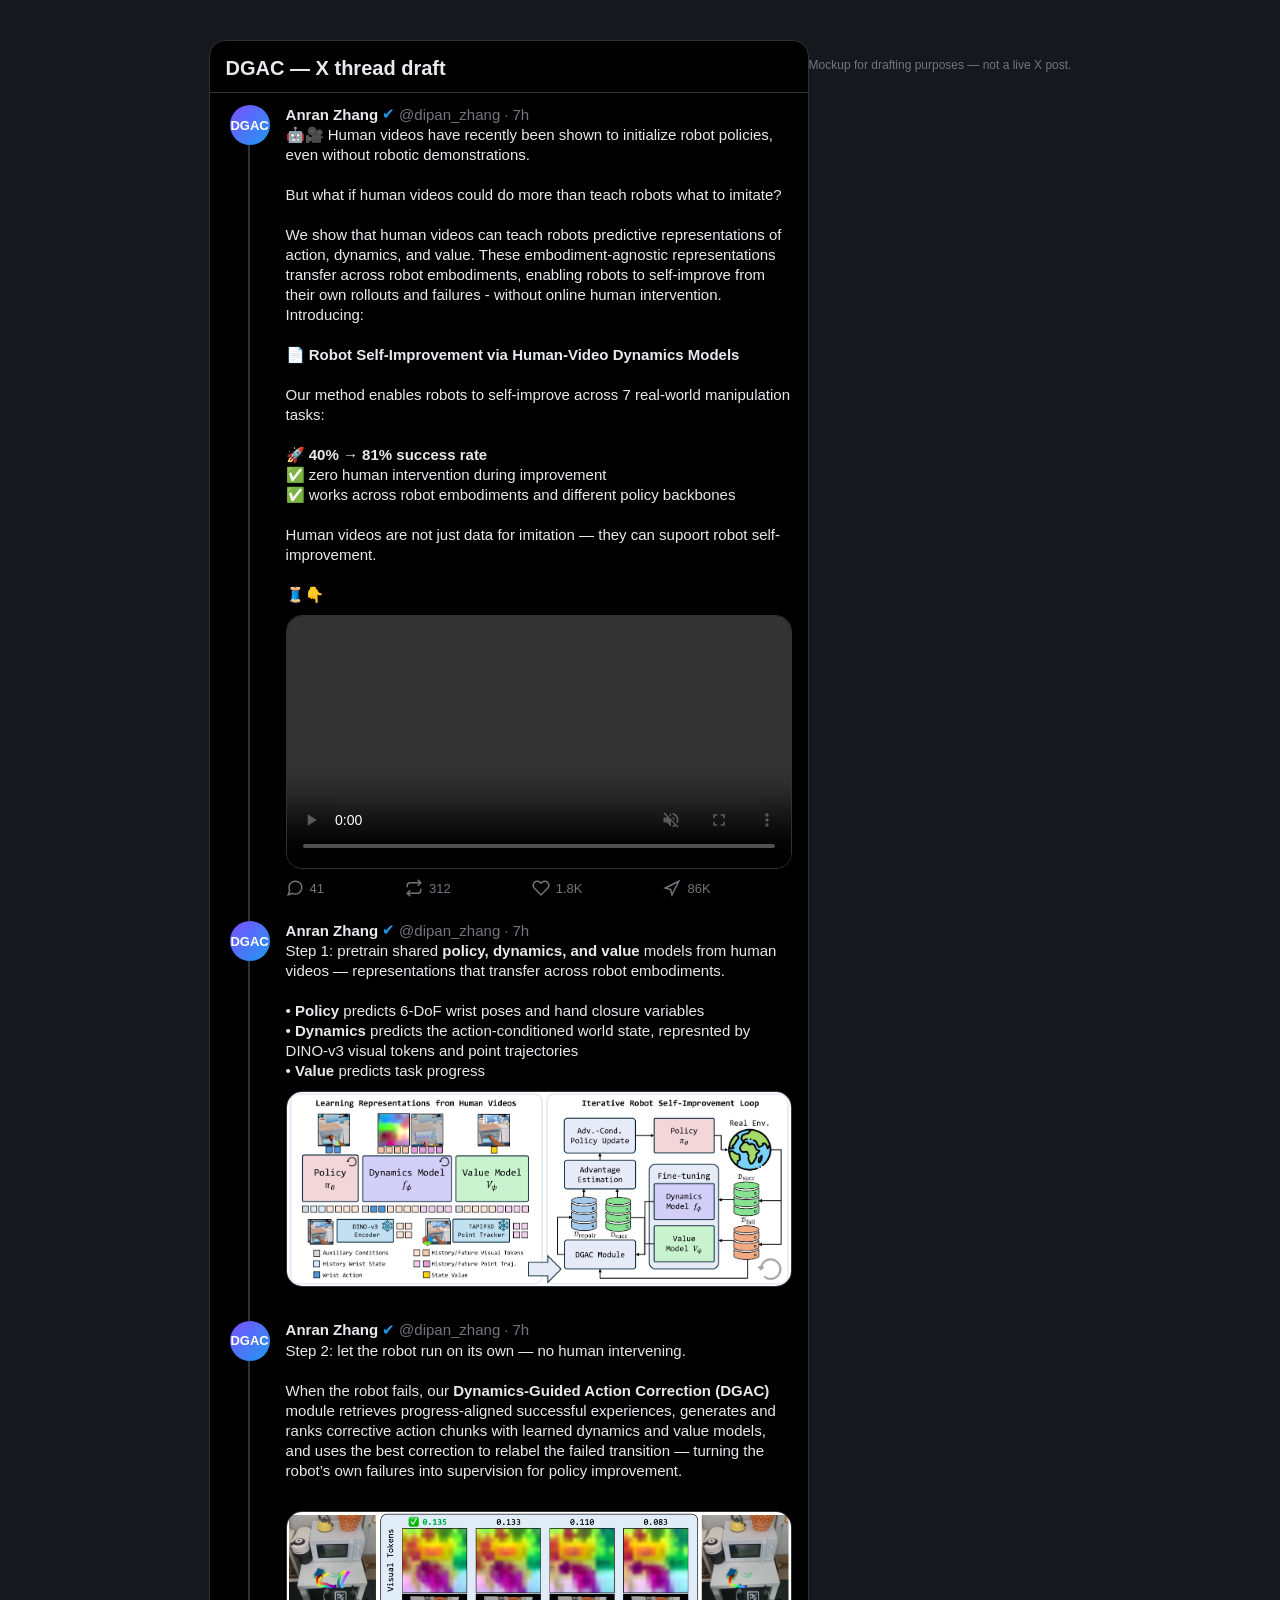
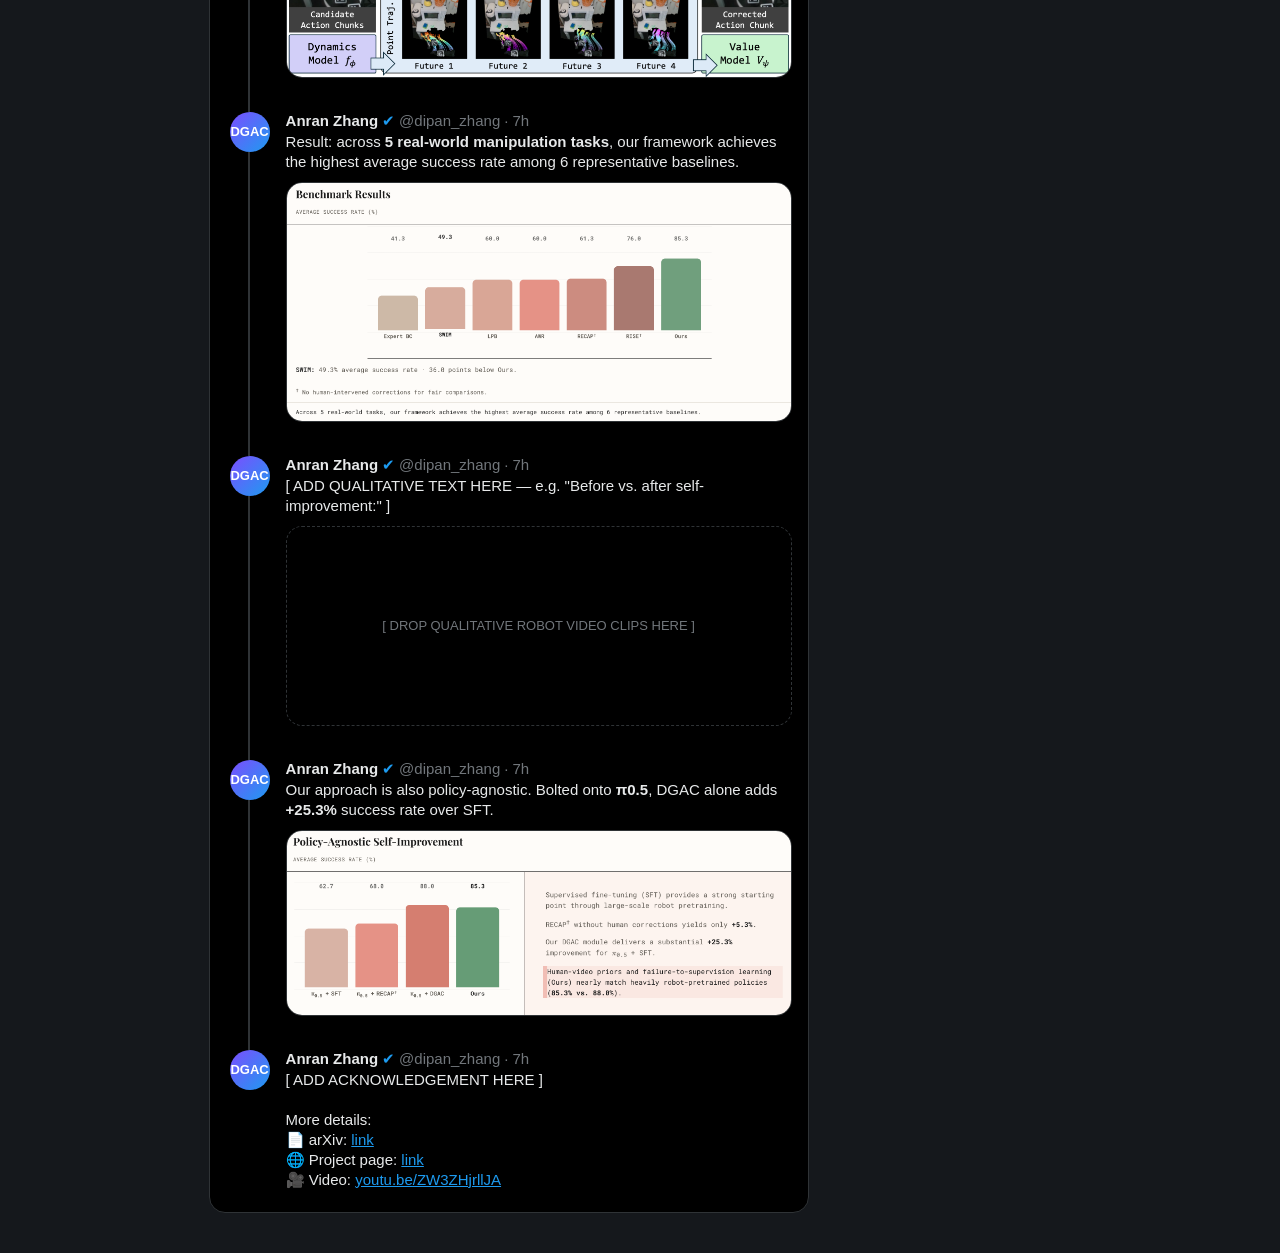
==== social_thread.html @ 348f983a "added new content for social media" ====
<!DOCTYPE html>
<html lang="en">
<head>
<meta charset="utf-8">
<title>X Thread Preview — DGAC</title>
<meta name="viewport" content="width=device-width, initial-scale=1">
<style>
  :root{
    --bg:#000000;
    --panel:#000000;
    --border:#2f3336;
    --text:#e7e9ea;
    --subtext:#71767b;
    --blue:#1d9bf0;
    --hover:#181818;
  }
  *{box-sizing:border-box;}
  body{
    margin:0;
    background:#15181c;
    font-family:-apple-system,BlinkMacSystemFont,"Segoe UI",Roboto,Helvetica,Arial,sans-serif;
    color:var(--text);
    display:flex;
    justify-content:center;
    padding:40px 12px;
  }
  .feed{
    width:600px;
    max-width:100%;
    background:var(--panel);
    border:1px solid var(--border);
    border-radius:16px;
    overflow:hidden;
  }
  .feed-header{
    padding:16px 16px 12px;
    border-bottom:1px solid var(--border);
    font-weight:800;
    font-size:20px;
  }
  .tweet{
    display:flex;
    padding:12px 16px;
    position:relative;
  }
  .tweet:not(:last-child)::after{
    content:"";
    position:absolute;
    left:38px;
    top:52px;
    bottom:-12px;
    width:2px;
    background:var(--border);
  }
  .avatar-col{
    width:48px;
    flex-shrink:0;
    display:flex;
    flex-direction:column;
    align-items:center;
  }
  .avatar{
    width:40px;
    height:40px;
    border-radius:50%;
    background:linear-gradient(135deg,#7c4dff,#1d9bf0);
    display:flex;
    align-items:center;
    justify-content:center;
    font-weight:700;
    font-size:13px;
    color:#fff;
    flex-shrink:0;
  }
  .content-col{
    flex:1;
    min-width:0;
    padding-left:12px;
  }
  .meta{
    display:flex;
    align-items:center;
    gap:4px;
    font-size:15px;
    flex-wrap:wrap;
  }
  .name{
    font-weight:700;
    color:var(--text);
  }
  .badge{
    color:var(--blue);
    font-size:15px;
  }
  .handle, .dot, .time{
    color:var(--subtext);
  }
  .tweet-text{
    margin:2px 0 10px;
    font-size:15px;
    line-height:20px;
    white-space:pre-wrap;
    word-wrap:break-word;
  }
  .tweet-text b{ color:var(--text); }
  .tweet-media{
    margin-top:6px;
    margin-bottom:10px;
    border:1px solid var(--border);
    border-radius:16px;
    overflow:hidden;
  }
  .tweet-media img{
    width:100%;
    display:block;
    background:#000;
  }
  .stat-row{
    margin-top:4px;
    background:#16181c;
    border:1px solid var(--border);
    border-radius:16px;
    padding:14px;
    font-size:14px;
    color:var(--text);
  }
  .stat-row .big{
    font-size:22px;
    font-weight:800;
    color:#00ba7c;
  }
  .stat-row .label{ color:var(--subtext); }
  .actions{
    display:flex;
    justify-content:space-between;
    max-width:425px;
    margin-top:10px;
    color:var(--subtext);
    font-size:13px;
  }
  .action{
    display:flex;
    align-items:center;
    gap:6px;
  }
  .action svg{ width:18px; height:18px; fill:none; stroke:currentColor; stroke-width:2; }
  .links{
    display:flex;
    gap:8px;
    margin-top:10px;
    flex-wrap:wrap;
  }
  .links a{
    border:1px solid var(--border);
    border-radius:18px;
    padding:6px 14px;
    color:var(--blue);
    text-decoration:none;
    font-size:14px;
    font-weight:600;
  }
  .links a:hover{ background:rgba(29,155,240,0.1); }
  .credit{
    text-align:center;
    color:#71767b;
    font-size:12px;
    margin-top:18px;
  }
</style>
</head>
<body>

<div class="feed">
  <div class="feed-header">DGAC — X thread draft</div>

  <!-- Tweet 1 -->
  <div class="tweet">
    <div class="avatar-col"><div class="avatar">DGAC</div></div>
    <div class="content-col">
      <div class="meta">
        <span class="name">Anran Zhang</span>
        <span class="badge">✔</span>
        <span class="handle">@dipan_zhang</span>
        <span class="dot">·</span>
        <span class="time">7h</span>
      </div>
      <div class="tweet-text">🤖🎥 Human videos have recently been shown to initialize robot policies, even without robotic demonstrations.

But what if human videos could do more than teach robots what to imitate?

We show that human videos can teach robots predictive representations of action, dynamics, and value. These embodiment-agnostic representations transfer across robot embodiments, enabling robots to self-improve from their own rollouts and failures - without online human intervention. Introducing:

📄 <b>Robot Self-Improvement via Human-Video Dynamics Models</b>

Our method enables robots to self-improve across 7 real-world manipulation tasks:

🚀 <b>40% → 81% success rate</b>
✅ zero human intervention during improvement
✅ works across robot embodiments and different policy backbones

Human videos are not just data for imitation — they can supoort robot self-improvement.

🧵👇
</div>
      <div class="tweet-media">
        <video controls muted playsinline poster="" style="width:100%;display:block;background:#000;">
          <source src="./media/video-teaser.mp4" type="video/mp4">
        </video>
      </div>
      <div class="actions">
        <span class="action"><svg viewBox="0 0 24 24"><path d="M21 11.5a8.38 8.38 0 0 1-.9 3.8 8.5 8.5 0 0 1-7.6 4.7 8.38 8.38 0 0 1-3.8-.9L3 21l1.9-5.7a8.38 8.38 0 0 1-.9-3.8 8.5 8.5 0 0 1 4.7-7.6 8.38 8.38 0 0 1 3.8-.9h.5a8.48 8.48 0 0 1 8 8v.5z"></path></svg> 41</span>
        <span class="action"><svg viewBox="0 0 24 24"><path d="M17 1l4 4-4 4"></path><path d="M3 11V9a4 4 0 0 1 4-4h14"></path><path d="M7 23l-4-4 4-4"></path><path d="M21 13v2a4 4 0 0 1-4 4H3"></path></svg> 312</span>
        <span class="action"><svg viewBox="0 0 24 24"><path d="M20.84 4.61a5.5 5.5 0 0 0-7.78 0L12 5.67l-1.06-1.06a5.5 5.5 0 0 0-7.78 7.78l1.06 1.06L12 21.23l7.78-7.78 1.06-1.06a5.5 5.5 0 0 0 0-7.78z"></path></svg> 1.8K</span>
        <span class="action"><svg viewBox="0 0 24 24"><path d="M3 12l18-9-9 18-2-7-7-2z"></path></svg> 86K</span>
      </div>
    </div>
  </div>

  <!-- Tweet 2 -->
  <div class="tweet">
    <div class="avatar-col"><div class="avatar">DGAC</div></div>
    <div class="content-col">
      <div class="meta">
        <span class="name">Anran Zhang</span>
        <span class="badge">✔</span>
        <span class="handle">@dipan_zhang</span>
        <span class="dot">·</span>
        <span class="time">7h</span>
      </div>
      <div class="tweet-text">Step 1: pretrain shared <b>policy, dynamics, and value</b> models from human videos — representations that transfer across robot embodiments.

• <b>Policy</b> predicts 6-DoF wrist poses and hand closure variables
• <b>Dynamics</b> predicts the action-conditioned world state, represnted by DINO-v3 visual tokens and point trajectories
• <b>Value</b> predicts task progress</div>
      <div class="tweet-media">
        <img src="./media/images/pipeline.png" alt="DGAC pipeline">
      </div>
    </div>
  </div>

  <!-- Tweet 3 -->
  <div class="tweet">
    <div class="avatar-col"><div class="avatar">DGAC</div></div>
    <div class="content-col">
      <div class="meta">
        <span class="name">Anran Zhang</span>
        <span class="badge">✔</span>
        <span class="handle">@dipan_zhang</span>
        <span class="dot">·</span>
        <span class="time">7h</span>
      </div>
      <div class="tweet-text">Step 2: let the robot run on its own — no human intervening.
        
When the robot fails, our <b>Dynamics-Guided Action Correction (DGAC)</b> module retrieves progress-aligned successful experiences, generates and ranks corrective action chunks with learned dynamics and value models, and uses the best correction to relabel the failed transition — turning the robot’s own failures into supervision for policy improvement.
      </div>
      <div class="tweet-media">
        <img src="./media/images/DGAC.png" alt="DGAC correction visualization">
      </div>
    </div>
  </div>

  <!-- Tweet 4 -->
  <div class="tweet">
    <div class="avatar-col"><div class="avatar">DGAC</div></div>
    <div class="content-col">
      <div class="meta">
        <span class="name">Anran Zhang</span>
        <span class="badge">✔</span>
        <span class="handle">@dipan_zhang</span>
        <span class="dot">·</span>
        <span class="time">7h</span>
      </div>
      <div class="tweet-text">Result: across <b>5 real-world manipulation tasks</b>, our framework achieves the highest average success rate among 6 representative baselines.</div>
      <div class="tweet-media">
        <img src="./media/images/baseline.png" alt="Benchmark comparison against baselines">
      </div>
    </div>
  </div>

  <!-- Tweet 4.5: OPEN SLOT — drop in qualitative before/after robot video clips here -->
  <div class="tweet">
    <div class="avatar-col"><div class="avatar">DGAC</div></div>
    <div class="content-col">
      <div class="meta">
        <span class="name">Anran Zhang</span>
        <span class="badge">✔</span>
        <span class="handle">@dipan_zhang</span>
        <span class="dot">·</span>
        <span class="time">7h</span>
      </div>
      <div class="tweet-text">[ ADD QUALITATIVE TEXT HERE — e.g. "Before vs. after self-improvement:" ]</div>
      <div class="tweet-media" style="border-style:dashed; display:flex; align-items:center; justify-content:center; min-height:200px; color:var(--subtext); font-size:13px;">
        [ DROP QUALITATIVE ROBOT VIDEO CLIPS HERE ]
      </div>
    </div>
  </div>

  <!-- Tweet 5 -->
  <div class="tweet">
    <div class="avatar-col"><div class="avatar">DGAC</div></div>
    <div class="content-col">
      <div class="meta">
        <span class="name">Anran Zhang</span>
        <span class="badge">✔</span>
        <span class="handle">@dipan_zhang</span>
        <span class="dot">·</span>
        <span class="time">7h</span>
      </div>
      <div class="tweet-text">Our approach is also policy-agnostic. Bolted onto <b>π0.5</b>, DGAC alone adds <b>+25.3%</b> success rate over SFT.</div>
      <div class="tweet-media">
        <img src="./media/images/policy_agnostic.png" alt="Policy-agnostic self-improvement results across backbones">
      </div>
    </div>
  </div>

  <!-- Tweet 6 -->
  <div class="tweet">
    <div class="avatar-col"><div class="avatar">DGAC</div></div>
    <div class="content-col">
      <div class="meta">
        <span class="name">Anran Zhang</span>
        <span class="badge">✔</span>
        <span class="handle">@dipan_zhang</span>
        <span class="dot">·</span>
        <span class="time">7h</span>
      </div>
      <div class="tweet-text">[ ADD ACKNOWLEDGEMENT HERE ]

More details:
📄 arXiv: <a href="#" target="_blank" rel="noopener noreferrer" style="color:var(--blue);">link</a>
🌐 Project page: <a href="#" target="_blank" rel="noopener noreferrer" style="color:var(--blue);">link</a>
🎥 Video: <a href="https://youtu.be/ZW3ZHjrllJA?si=FzcHmbPWw3O3sP1q" target="_blank" rel="noopener noreferrer" style="color:var(--blue);">youtu.be/ZW3ZHjrllJA</a></div>
    </div>
  </div>

</div>

<div class="credit">Mockup for drafting purposes — not a live X post.</div>

</body>
</html>
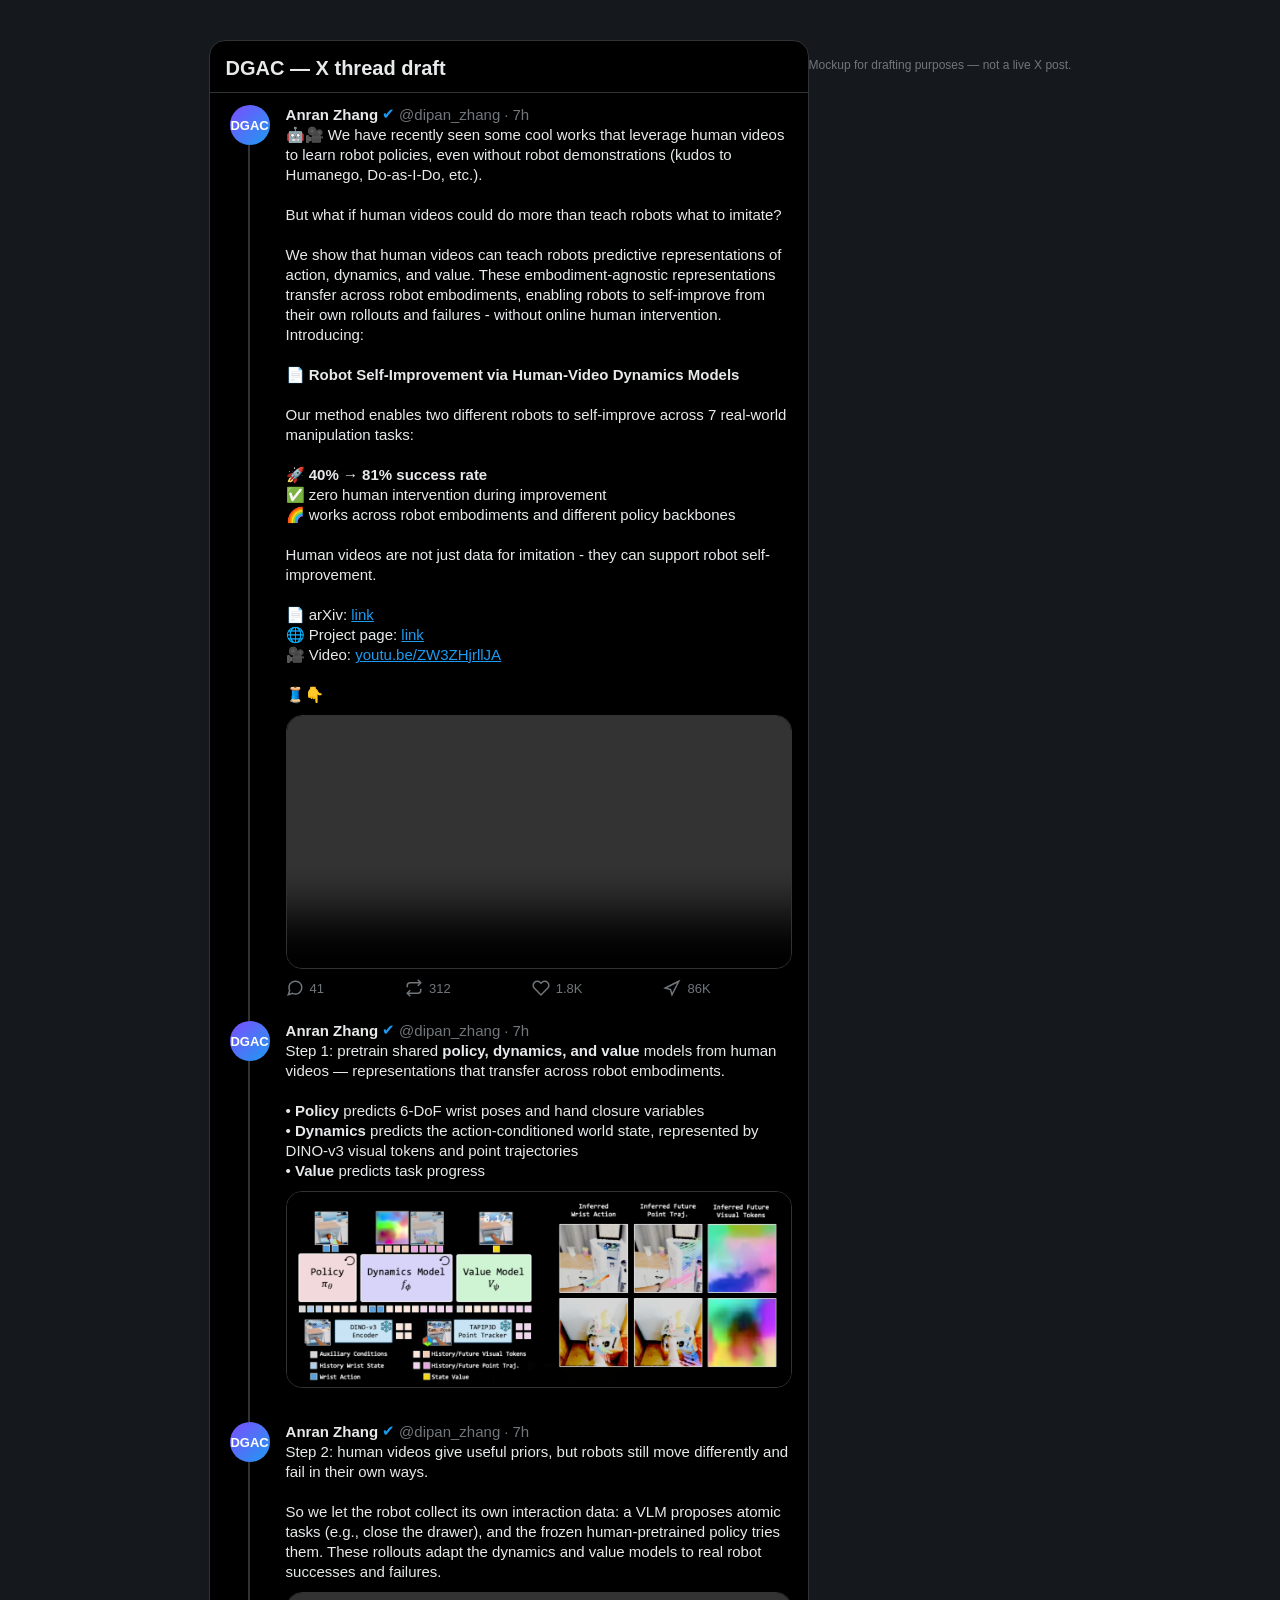
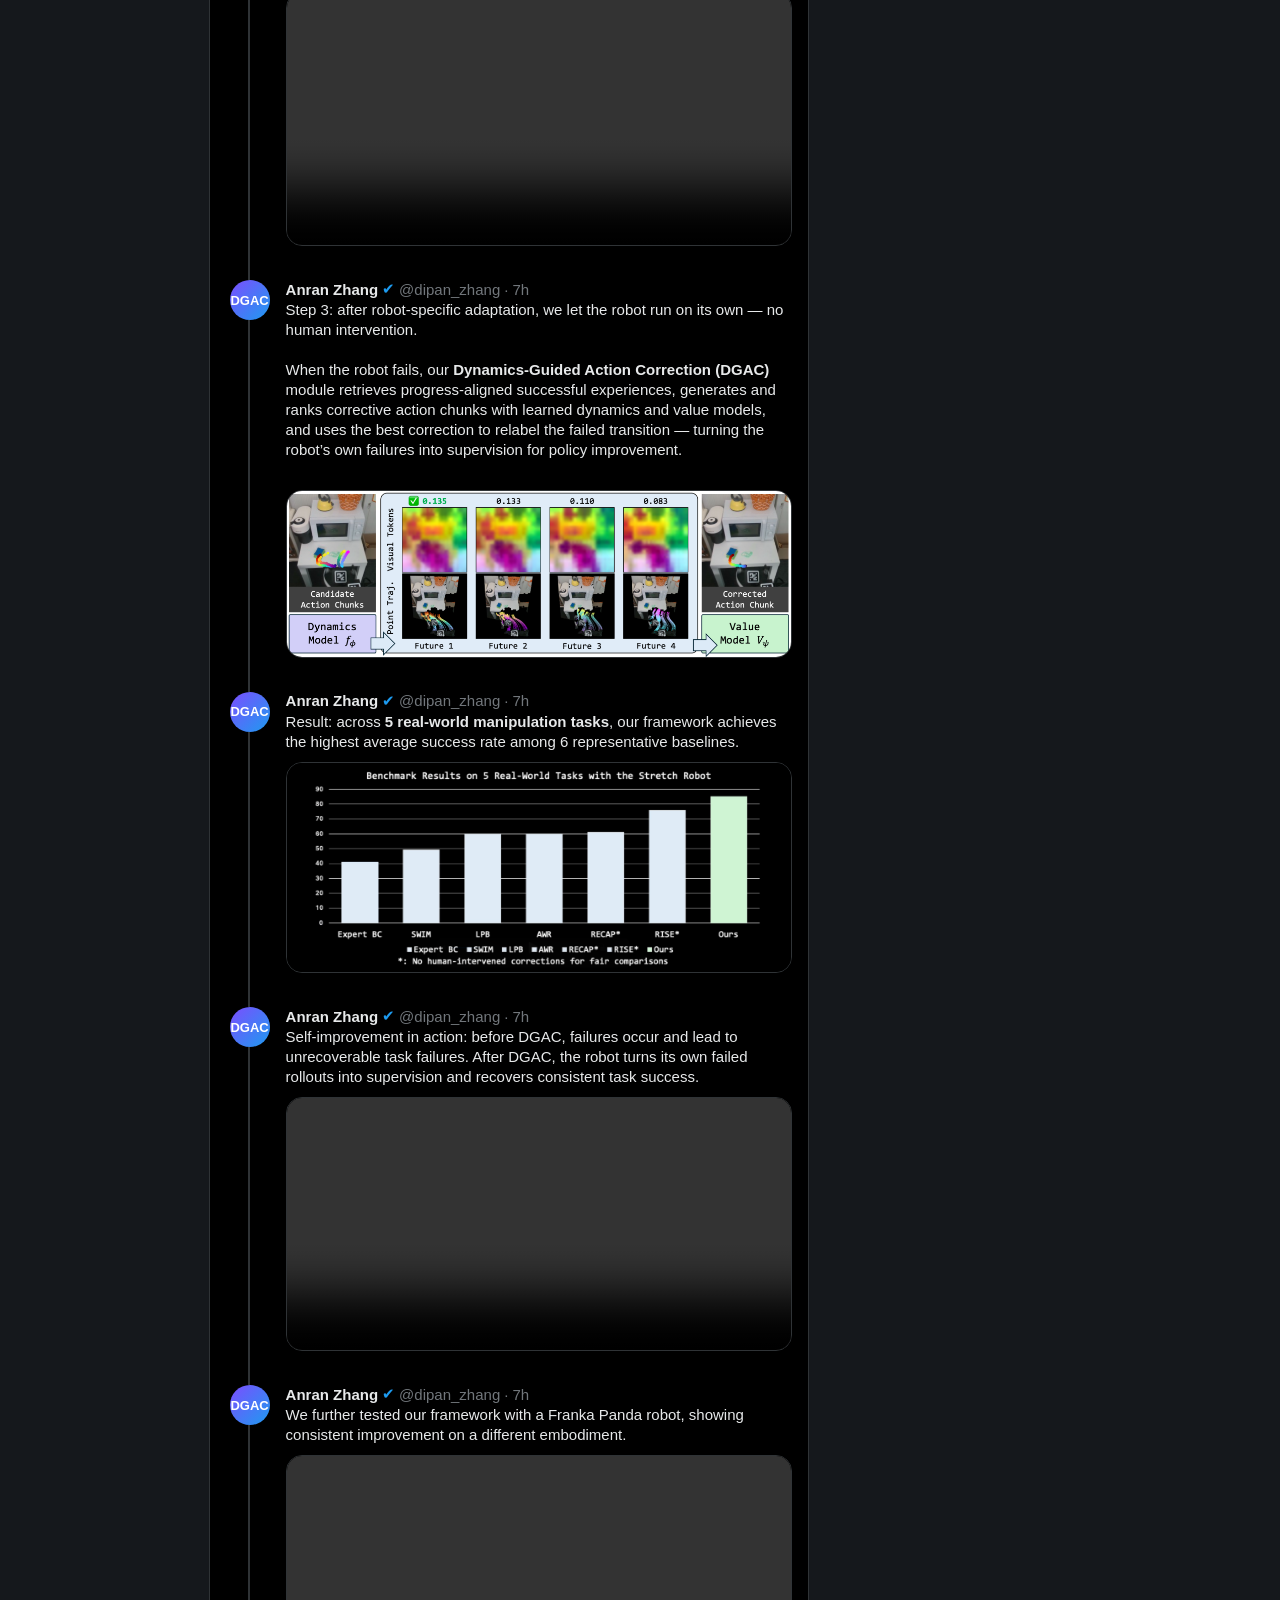
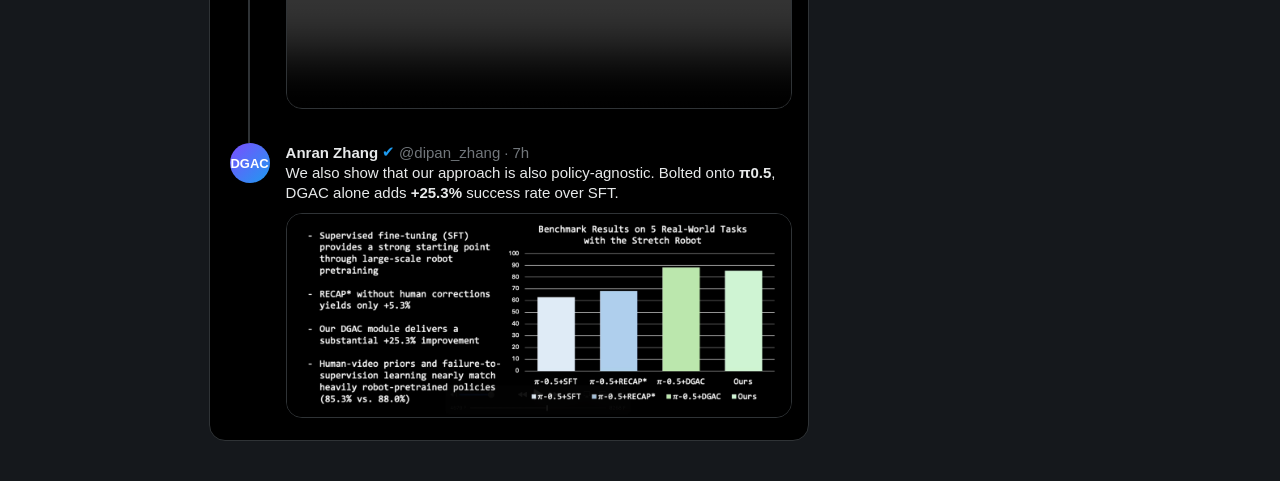
==== commit 983ead7f: "update documents" ====
--- a/social_thread.html
+++ b/social_thread.html
@@ -184,7 +184,7 @@
         <span class="dot">·</span>
         <span class="time">7h</span>
       </div>
-      <div class="tweet-text">🤖🎥 Human videos have recently been shown to initialize robot policies, even without robotic demonstrations.
+      <div class="tweet-text">🤖🎥 We have recently seen some cool works that leverage human videos to learn robot policies, even without robot demonstrations (kudos to Humanego, Do-as-I-Do, etc.).
 
 But what if human videos could do more than teach robots what to imitate?
 
@@ -192,13 +192,17 @@
 
 📄 <b>Robot Self-Improvement via Human-Video Dynamics Models</b>
 
-Our method enables robots to self-improve across 7 real-world manipulation tasks:
+Our method enables two different robots to self-improve across 7 real-world manipulation tasks:
 
 🚀 <b>40% → 81% success rate</b>
 ✅ zero human intervention during improvement
-✅ works across robot embodiments and different policy backbones
-
-Human videos are not just data for imitation — they can supoort robot self-improvement.
+🌈 works across robot embodiments and different policy backbones
+
+Human videos are not just data for imitation - they can support robot self-improvement.
+
+📄 arXiv: <a href="https://arxiv.org/abs/2606.21406" target="_blank" rel="noopener noreferrer" style="color:var(--blue);">link</a>
+🌐 Project page: <a href="https://ethz-mrl.github.io/robot-self-improvement-website/" target="_blank" rel="noopener noreferrer" style="color:var(--blue);">link</a>
+🎥 Video: <a href="https://www.youtube.com/watch?si=FzcHmbPWw3O3sP1q&v=ZW3ZHjrllJA&feature=youtu.be" target="_blank" rel="noopener noreferrer" style="color:var(--blue);">youtu.be/ZW3ZHjrllJA</a>
 
 🧵👇
 </div>
@@ -230,7 +234,7 @@
       <div class="tweet-text">Step 1: pretrain shared <b>policy, dynamics, and value</b> models from human videos — representations that transfer across robot embodiments.
 
 • <b>Policy</b> predicts 6-DoF wrist poses and hand closure variables
-• <b>Dynamics</b> predicts the action-conditioned world state, represnted by DINO-v3 visual tokens and point trajectories
+• <b>Dynamics</b> predicts the action-conditioned world state, represented by DINO-v3 visual tokens and point trajectories
 • <b>Value</b> predicts task progress</div>
       <div class="tweet-media">
         <img src="./media/images/pipeline.png" alt="DGAC pipeline">
@@ -249,7 +253,29 @@
         <span class="dot">·</span>
         <span class="time">7h</span>
       </div>
-      <div class="tweet-text">Step 2: let the robot run on its own — no human intervening.
+      <div class="tweet-text">Step 2: human videos give useful priors, but robots still move differently and fail in their own ways.
+
+So we let the robot collect its own interaction data: a VLM proposes atomic tasks (e.g., close the drawer), and the frozen human-pretrained policy tries them. These rollouts adapt the dynamics and value models to real robot successes and failures.</div>
+      <div class="tweet-media">
+        <video controls muted playsinline style="width:100%;display:block;background:#000;">
+          <source src="./media/images/robot_adaptation.mp4" type="video/mp4">
+        </video>
+      </div>
+    </div>
+  </div>
+
+  <!-- Tweet 4 -->
+  <div class="tweet">
+    <div class="avatar-col"><div class="avatar">DGAC</div></div>
+    <div class="content-col">
+      <div class="meta">
+        <span class="name">Anran Zhang</span>
+        <span class="badge">✔</span>
+        <span class="handle">@dipan_zhang</span>
+        <span class="dot">·</span>
+        <span class="time">7h</span>
+      </div>
+      <div class="tweet-text">Step 3: after robot-specific adaptation, we let the robot run on its own — no human intervention.
         
 When the robot fails, our <b>Dynamics-Guided Action Correction (DGAC)</b> module retrieves progress-aligned successful experiences, generates and ranks corrective action chunks with learned dynamics and value models, and uses the best correction to relabel the failed transition — turning the robot’s own failures into supervision for policy improvement.
       </div>
@@ -259,7 +285,7 @@
     </div>
   </div>
 
-  <!-- Tweet 4 -->
+  <!-- Tweet 5 -->
   <div class="tweet">
     <div class="avatar-col"><div class="avatar">DGAC</div></div>
     <div class="content-col">
@@ -277,20 +303,22 @@
     </div>
   </div>
 
-  <!-- Tweet 4.5: OPEN SLOT — drop in qualitative before/after robot video clips here -->
-  <div class="tweet">
-    <div class="avatar-col"><div class="avatar">DGAC</div></div>
-    <div class="content-col">
-      <div class="meta">
-        <span class="name">Anran Zhang</span>
-        <span class="badge">✔</span>
-        <span class="handle">@dipan_zhang</span>
-        <span class="dot">·</span>
-        <span class="time">7h</span>
-      </div>
-      <div class="tweet-text">[ ADD QUALITATIVE TEXT HERE — e.g. "Before vs. after self-improvement:" ]</div>
-      <div class="tweet-media" style="border-style:dashed; display:flex; align-items:center; justify-content:center; min-height:200px; color:var(--subtext); font-size:13px;">
-        [ DROP QUALITATIVE ROBOT VIDEO CLIPS HERE ]
+  <!-- Tweet 4.5 -->
+  <div class="tweet">
+    <div class="avatar-col"><div class="avatar">DGAC</div></div>
+    <div class="content-col">
+      <div class="meta">
+        <span class="name">Anran Zhang</span>
+        <span class="badge">✔</span>
+        <span class="handle">@dipan_zhang</span>
+        <span class="dot">·</span>
+        <span class="time">7h</span>
+      </div>
+      <div class="tweet-text">Self-improvement in action: before DGAC, failures occur and lead to unrecoverable task failures. After DGAC, the robot turns its own failed rollouts into supervision and recovers consistent task success.</div>
+      <div class="tweet-media">
+        <video controls muted playsinline style="width:100%;display:block;background:#000;">
+          <source src="./media/images/self-improvement-results.mp4" type="video/mp4">
+        </video>
       </div>
     </div>
   </div>
@@ -306,32 +334,34 @@
         <span class="dot">·</span>
         <span class="time">7h</span>
       </div>
-      <div class="tweet-text">Our approach is also policy-agnostic. Bolted onto <b>π0.5</b>, DGAC alone adds <b>+25.3%</b> success rate over SFT.</div>
+      <div class="tweet-text">We further tested our framework with a Franka Panda robot, showing consistent improvement on a different embodiment.</div>
+      <div class="tweet-media">
+        <video controls muted playsinline style="width:100%;display:block;background:#000;">
+          <source src="./media/images/cross_embodiment.mp4" type="video/mp4">
+        </video>
+      </div>
+    </div>
+  </div>
+
+  <!-- Tweet 6 -->
+  <div class="tweet">
+    <div class="avatar-col"><div class="avatar">DGAC</div></div>
+    <div class="content-col">
+      <div class="meta">
+        <span class="name">Anran Zhang</span>
+        <span class="badge">✔</span>
+        <span class="handle">@dipan_zhang</span>
+        <span class="dot">·</span>
+        <span class="time">7h</span>
+      </div>
+      <div class="tweet-text">We also show that our approach is also policy-agnostic. Bolted onto <b>π0.5</b>, DGAC alone adds <b>+25.3%</b> success rate over SFT.</div>
       <div class="tweet-media">
         <img src="./media/images/policy_agnostic.png" alt="Policy-agnostic self-improvement results across backbones">
       </div>
     </div>
   </div>
 
-  <!-- Tweet 6 -->
-  <div class="tweet">
-    <div class="avatar-col"><div class="avatar">DGAC</div></div>
-    <div class="content-col">
-      <div class="meta">
-        <span class="name">Anran Zhang</span>
-        <span class="badge">✔</span>
-        <span class="handle">@dipan_zhang</span>
-        <span class="dot">·</span>
-        <span class="time">7h</span>
-      </div>
-      <div class="tweet-text">[ ADD ACKNOWLEDGEMENT HERE ]
-
-More details:
-📄 arXiv: <a href="#" target="_blank" rel="noopener noreferrer" style="color:var(--blue);">link</a>
-🌐 Project page: <a href="#" target="_blank" rel="noopener noreferrer" style="color:var(--blue);">link</a>
-🎥 Video: <a href="https://youtu.be/ZW3ZHjrllJA?si=FzcHmbPWw3O3sP1q" target="_blank" rel="noopener noreferrer" style="color:var(--blue);">youtu.be/ZW3ZHjrllJA</a></div>
-    </div>
-  </div>
+
 
 </div>
 
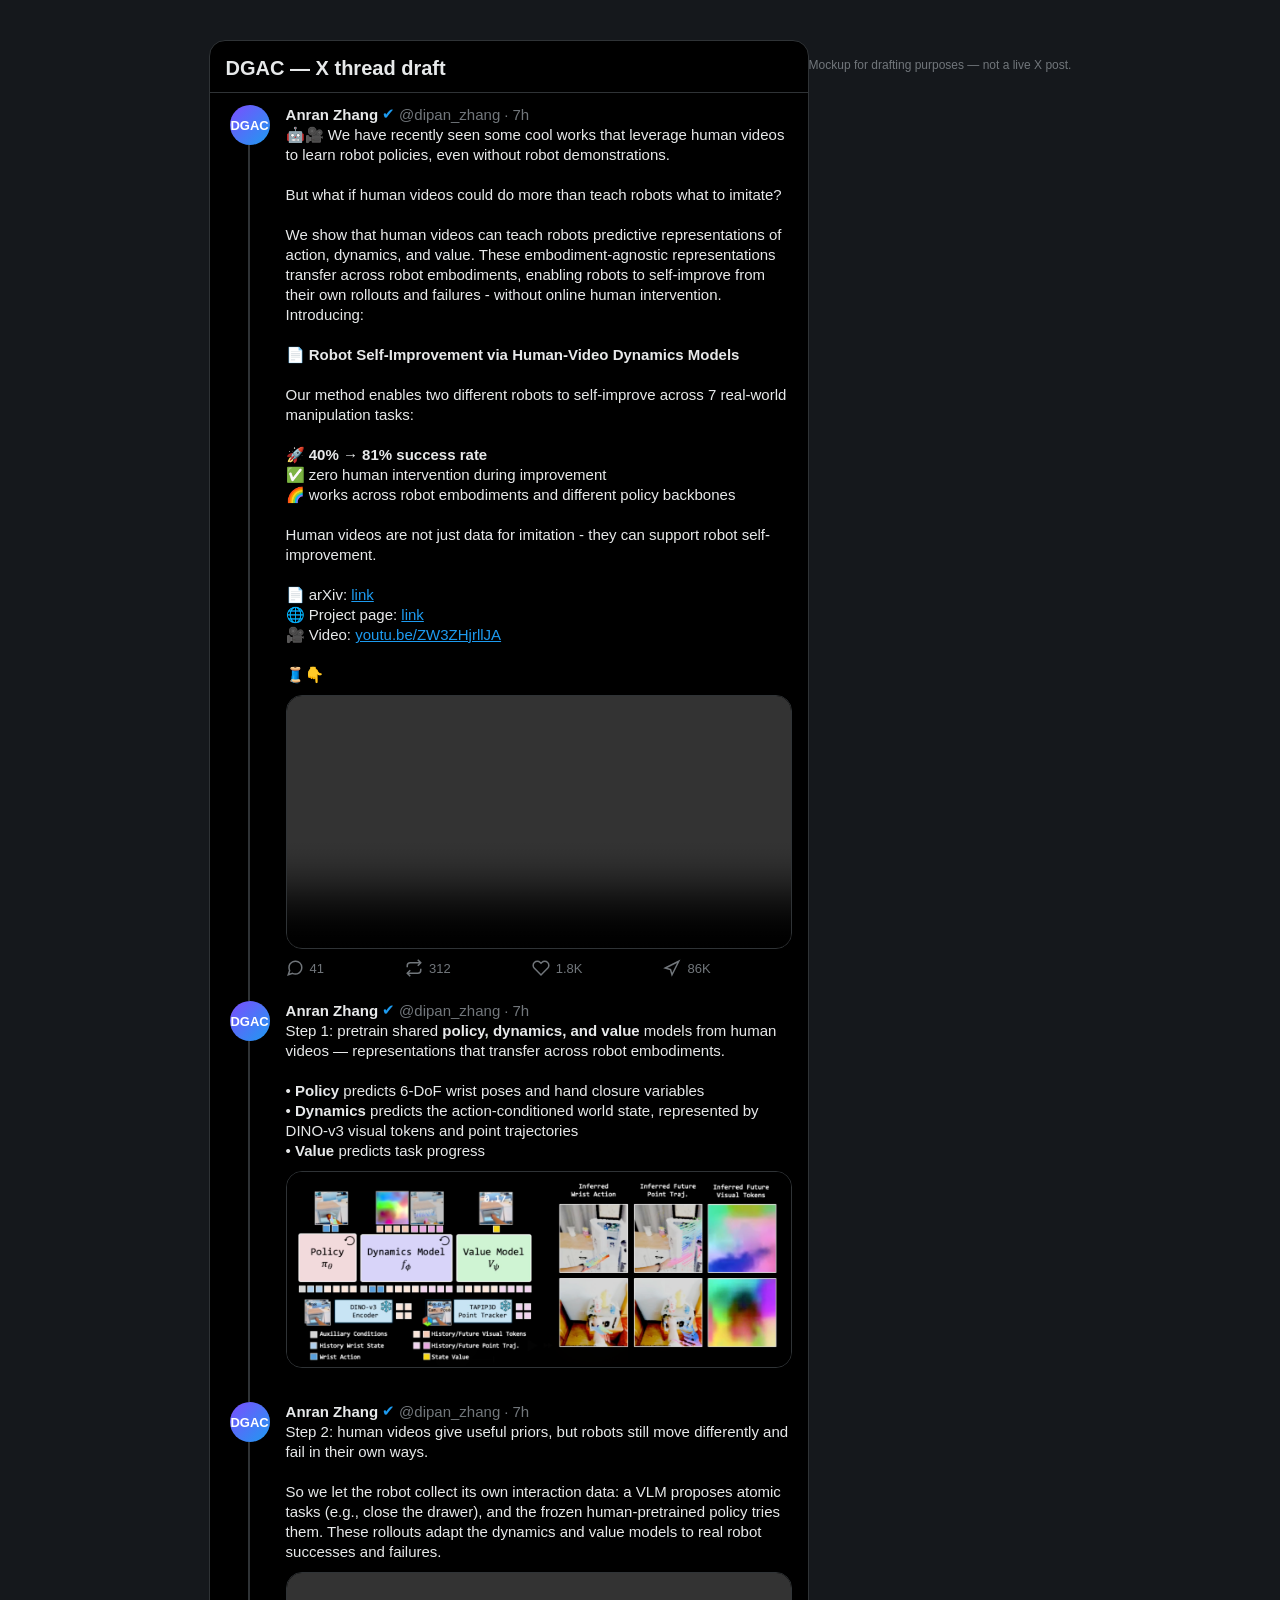
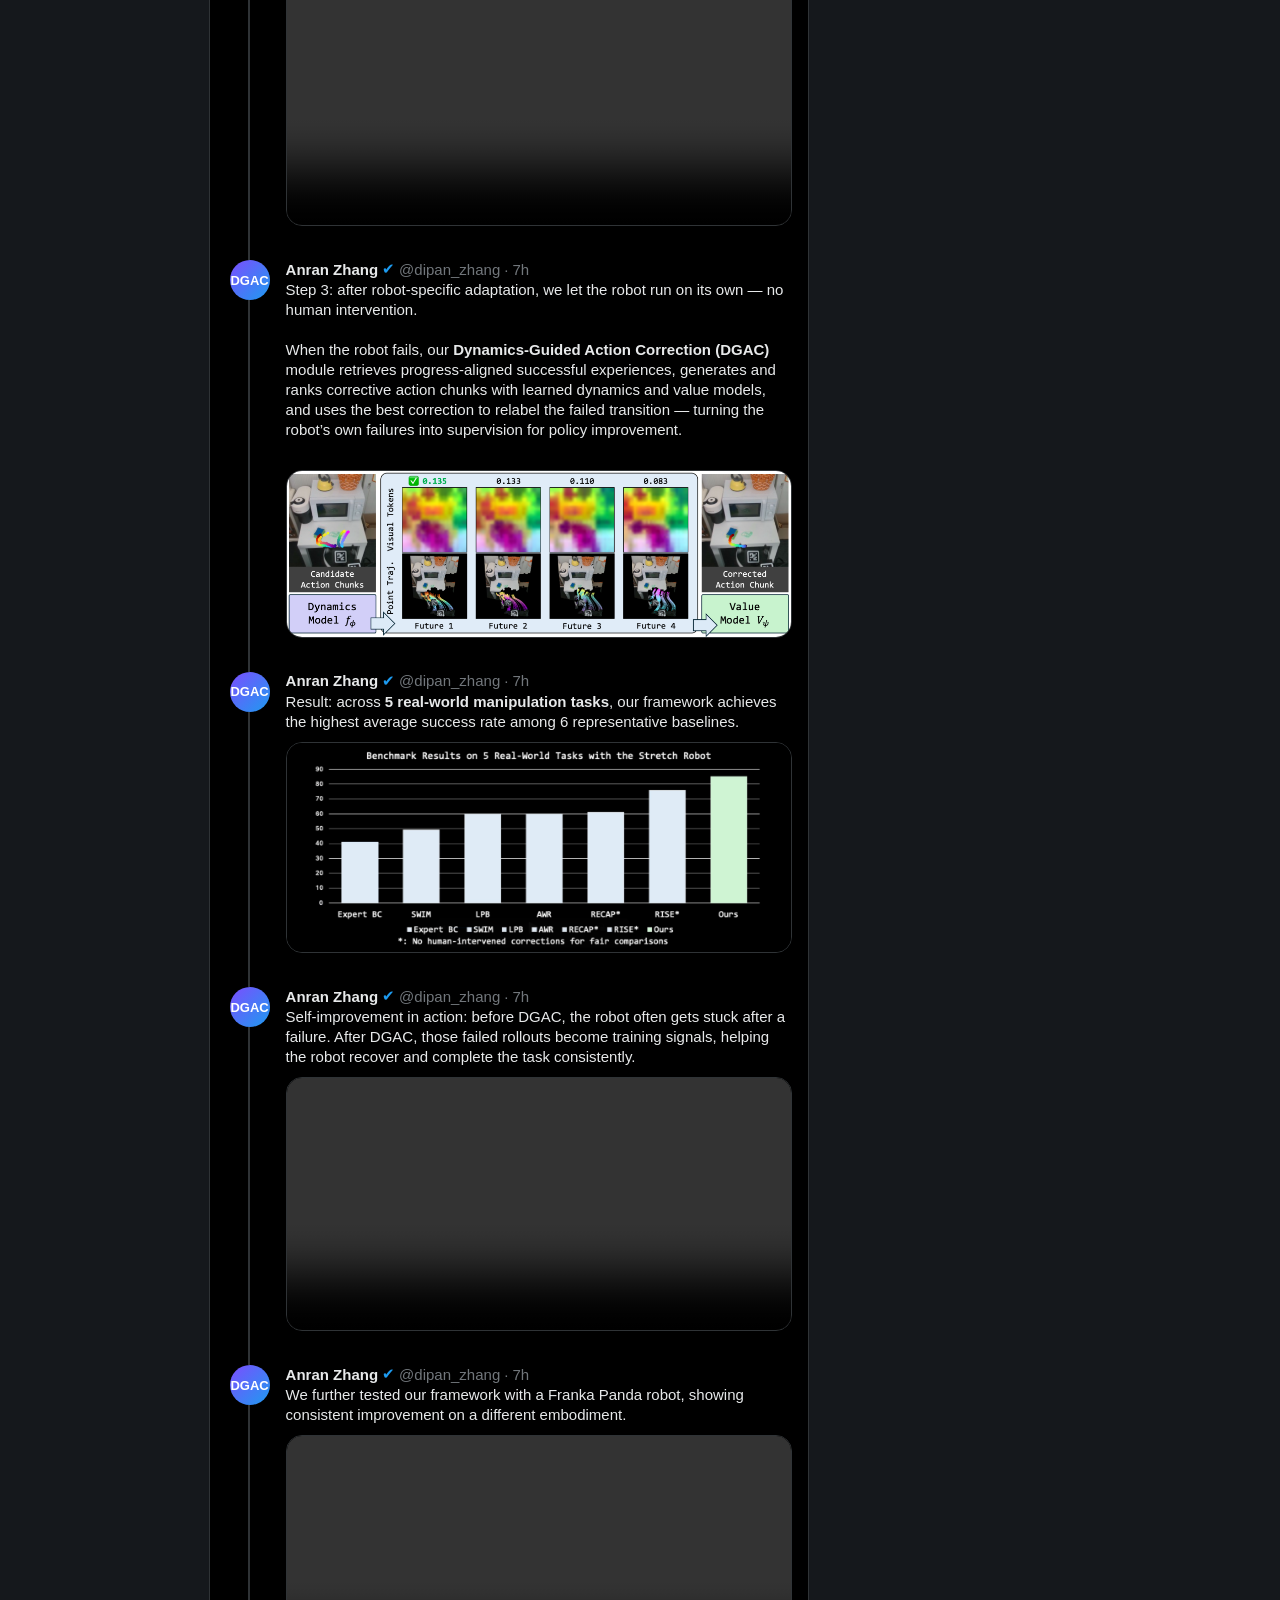
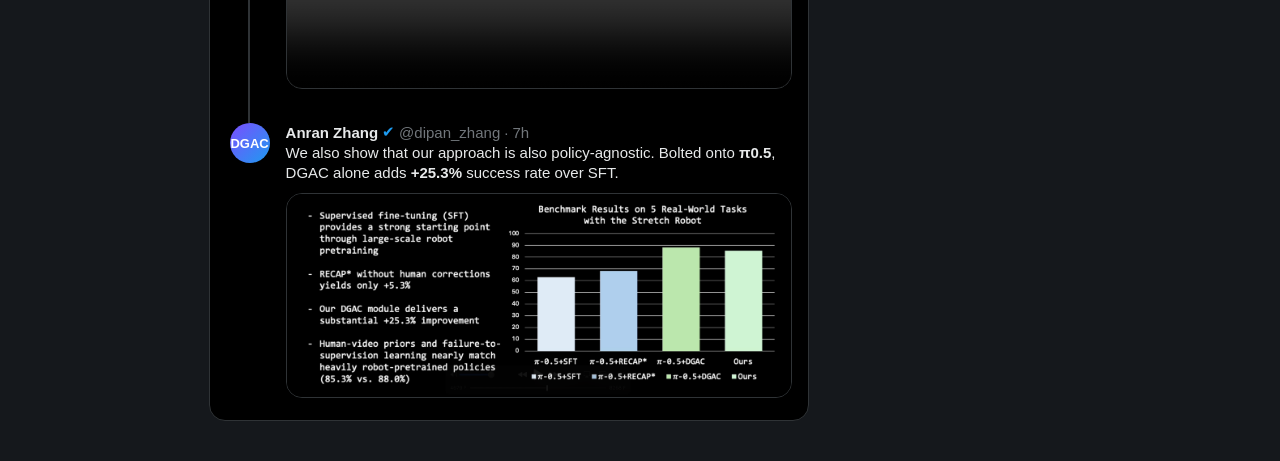
==== commit 7d5e5ac2: "minor" ====
--- a/social_thread.html
+++ b/social_thread.html
@@ -184,7 +184,7 @@
         <span class="dot">·</span>
         <span class="time">7h</span>
       </div>
-      <div class="tweet-text">🤖🎥 We have recently seen some cool works that leverage human videos to learn robot policies, even without robot demonstrations (kudos to Humanego, Do-as-I-Do, etc.).
+      <div class="tweet-text">🤖🎥 We have recently seen some cool works that leverage human videos to learn robot policies, even without robot demonstrations.
 
 But what if human videos could do more than teach robots what to imitate?
 
@@ -314,7 +314,7 @@
         <span class="dot">·</span>
         <span class="time">7h</span>
       </div>
-      <div class="tweet-text">Self-improvement in action: before DGAC, failures occur and lead to unrecoverable task failures. After DGAC, the robot turns its own failed rollouts into supervision and recovers consistent task success.</div>
+      <div class="tweet-text">Self-improvement in action: before DGAC, the robot often gets stuck after a failure. After DGAC, those failed rollouts become training signals, helping the robot recover and complete the task consistently.</div>
       <div class="tweet-media">
         <video controls muted playsinline style="width:100%;display:block;background:#000;">
           <source src="./media/images/self-improvement-results.mp4" type="video/mp4">
